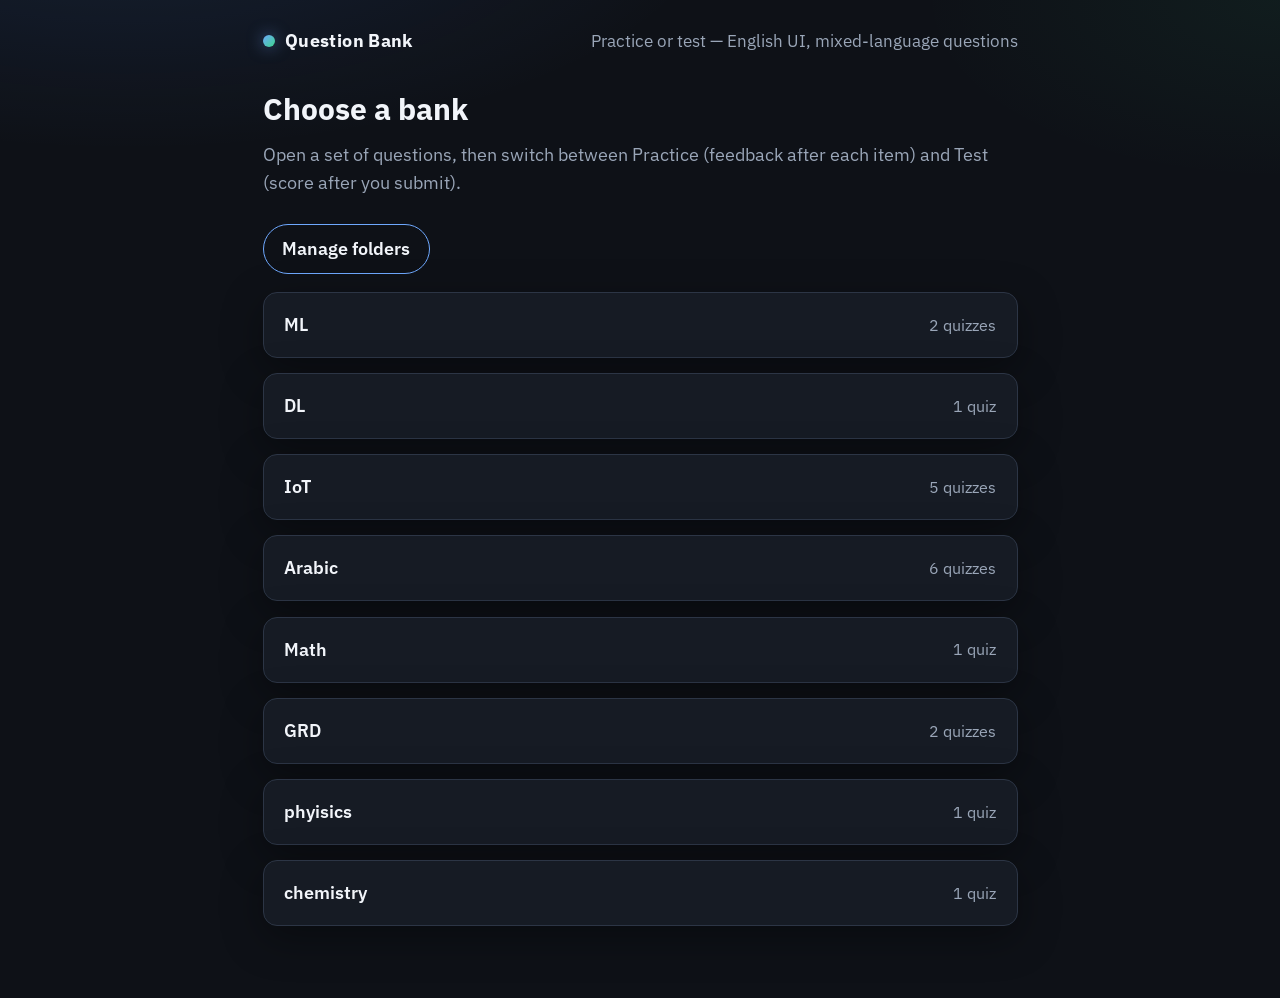
==== index.html @ 74c90286 "feat: add IT Project Management MCQ question bank and implement progress tracking for timed quizzes" ====
<!DOCTYPE html>
<html lang="en">
  <head>
    <meta charset="UTF-8" />
    <meta name="viewport" content="width=device-width, initial-scale=1" />
    <title>Question Bank</title>
    <link rel="preconnect" href="https://fonts.googleapis.com" />
    <link rel="preconnect" href="https://fonts.gstatic.com" crossorigin />
    <link
      href="https://fonts.googleapis.com/css2?family=IBM+Plex+Sans:wght@400;500;600;700&family=Noto+Sans+Arabic:wght@400;500;600;700&display=swap"
      rel="stylesheet"
    />
    <link rel="stylesheet" href="./css/style.css" />
  </head>
  <body>
    <div class="app">
      <header class="topbar">
        <div class="brand">
          <span class="brand-mark" aria-hidden="true"></span>
          <span>Question Bank</span>
        </div>
        <p class="tagline">Practice or test — English UI, mixed-language questions</p>
      </header>

      <main id="view-home" class="view">
        <h1>Choose a bank</h1>
        <p class="lede">Open a set of questions, then switch between Practice (feedback after each item) and Test (score after you submit).</p>
        <div class="home-actions">
          <button type="button" id="btn-manage-folders" class="btn btn-secondary">Manage folders</button>
        </div>
        <section id="folder-manager" class="folder-manager" hidden aria-labelledby="folder-manager-title">
          <div class="folder-manager-header">
            <h2 id="folder-manager-title">Manage folders</h2>
            <button type="button" id="btn-close-folder-manager" class="btn btn-ghost">Close</button>
          </div>
          <p class="manager-note">Folder changes are saved in this browser. Private folders are hidden from visitors using this browser unless you make them public again.</p>
          <div id="folder-manager-list" class="folder-manager-list"></div>
          <button type="button" id="btn-add-folder" class="btn btn-primary">New folder</button>
        </section>
        <div id="bank-list" class="bank-list"></div>
        <p id="home-status" class="status" hidden></p>
      </main>

      <main id="view-quiz" class="view" hidden>
        <div class="quiz-header">
          <div class="quiz-header-row">
            <button type="button" id="btn-back" class="btn btn-ghost">← Banks</button>
            <button type="button" id="btn-export-html" class="btn btn-secondary">Download Interactive HTML</button>
            <h1 id="quiz-title" class="quiz-title"></h1>
          </div>
          <div class="meta-row">
            <p id="progress" class="progress"></p>
            <p id="score-banner" class="score-banner" hidden></p>
            <p id="timer" class="timer" hidden></p>
          </div>
          <div class="controls">
            <fieldset class="segmented">
              <legend class="sr-only">Mode</legend>
              <label>
                <input type="radio" name="mode" value="practice" checked />
                Practice
              </label>
              <label>
                <input type="radio" name="mode" value="test" />
                Test
              </label>
              <label>
                <input type="radio" name="mode" value="timed" />
                Timed
              </label>
            </fieldset>
            <label class="toggle">
              <input type="checkbox" id="shuffle-questions" />
              Shuffle questions
            </label>
            <label class="toggle">
              <input type="checkbox" id="shuffle-choices" />
              Shuffle choices
            </label>
          </div>
        </div>

        <div class="quiz-layout">
          <nav id="jump-nav" class="jump-nav" aria-label="Jump to question">
            <div class="jump-toolbar">
              <p class="jump-label">Jump to question</p>
              <label class="toggle">
                <input type="checkbox" id="bookmarks-only" />
                Bookmarks only
              </label>
              <div class="jump-stepper" aria-label="Move between questions">
                <button type="button" id="jump-prev" class="jump-step-btn" aria-label="Previous question">‹</button>
                <button type="button" id="jump-next" class="jump-step-btn" aria-label="Next question">›</button>
              </div>
            </div>
            <div id="jump-grid" class="jump-grid"></div>
          </nav>

          <div class="quiz-content">
            <div id="question-list" class="question-list"></div>
            <p id="empty-filter" class="empty-filter" hidden>No bookmarked questions yet. Star a question to save it here.</p>

            <div class="quiz-actions">
              <button type="button" id="btn-next-timed" class="btn btn-primary" hidden>Next question</button>
              <button type="button" id="btn-submit" class="btn btn-primary" hidden>Submit</button>
            </div>
          </div>
        </div>
      </main>
    </div>
    <script src="./js/app.js?v=2" type="module"></script>
  </body>
</html>
---- css/style.css ----
:root {
  --bg: #0e1117;
  --bg-elev: #161b24;
  --surface: #1c2330;
  --border: #2c3545;
  --text: #f2f5fa;
  --muted: #9aa6b8;
  --accent: #6ea8fe;
  --accent-strong: #4d8dff;
  --ok: #3dd68c;
  --ok-bg: rgba(61, 214, 140, 0.12);
  --err: #ff7b7b;
  --err-bg: rgba(255, 123, 123, 0.12);
  --warn: #f0c14a;
  --radius: 14px;
  --font: "IBM Plex Sans", "Segoe UI", system-ui, sans-serif;
  --font-ar: "Noto Sans Arabic", "IBM Plex Sans", "Segoe UI", sans-serif;
  --shadow: 0 12px 40px rgba(0, 0, 0, 0.35);
}

*,
*::before,
*::after {
  box-sizing: border-box;
}

html,
body {
  margin: 0;
  min-height: 100%;
  background: var(--bg);
  color: var(--text);
  font-family: var(--font);
  font-size: 18px;
  line-height: 1.55;
  scroll-behavior: smooth;
}

body {
  background-image:
    radial-gradient(1200px 500px at 10% -10%, rgba(77, 141, 255, 0.12), transparent 50%),
    radial-gradient(800px 400px at 100% 0%, rgba(61, 214, 140, 0.06), transparent 45%);
}

.sr-only {
  position: absolute;
  width: 1px;
  height: 1px;
  padding: 0;
  margin: -1px;
  overflow: hidden;
  clip: rect(0, 0, 0, 0);
  white-space: nowrap;
  border: 0;
}

.app {
  max-width: 800px;
  margin: 0 auto;
  padding: 1.5rem 1.25rem 4rem;
}

.topbar {
  display: flex;
  flex-wrap: wrap;
  align-items: baseline;
  justify-content: space-between;
  gap: 0.5rem 1rem;
  margin-bottom: 1.75rem;
}

.brand {
  display: flex;
  align-items: center;
  gap: 0.55rem;
  font-weight: 700;
  letter-spacing: 0.02em;
}

.brand-mark {
  width: 0.7rem;
  height: 0.7rem;
  border-radius: 50%;
  background: linear-gradient(135deg, var(--accent), var(--ok));
  box-shadow: 0 0 16px rgba(110, 168, 254, 0.55);
}

.tagline {
  margin: 0;
  color: var(--muted);
  font-size: 0.92rem;
}

h1 {
  font-size: 1.65rem;
  margin: 0 0 0.5rem;
  font-weight: 700;
}

.lede {
  color: var(--muted);
  margin: 0 0 1.5rem;
}

.home-actions {
  margin-bottom: 1rem;
}

.folder-manager {
  margin-bottom: 1rem;
  padding: 1rem;
  border: 1px solid var(--border);
  border-radius: var(--radius);
  background: var(--bg-elev);
}

.folder-manager-header,
.folder-manager-row,
.folder-manager-actions {
  display: flex;
  align-items: center;
  gap: 0.65rem;
}

.folder-manager-header,
.folder-manager-row {
  justify-content: space-between;
}

.folder-manager-header {
  margin-bottom: 0.5rem;
}

.folder-manager-header h2 {
  margin: 0;
  font-size: 1.15rem;
}

.manager-note {
  color: var(--muted);
  font-size: 0.88rem;
  margin: 0 0 0.8rem;
}

.folder-manager-list {
  display: grid;
  gap: 0.5rem;
  margin-bottom: 0.8rem;
}

.folder-manager-row {
  padding: 0.55rem 0.65rem;
  border: 1px solid var(--border);
  border-radius: 10px;
  background: var(--surface);
}

.folder-manager-row > span,
.folder-manager-row > strong {
  min-width: 0;
  overflow-wrap: anywhere;
}

.folder-manager-row select {
  max-width: 12rem;
  padding: 0.3rem 0.45rem;
  font-size: 0.9rem;
}

.folder-manager-row .btn {
  padding: 0.3rem 0.55rem;
  font-size: 0.85rem;
}

.bank-list {
  margin: 0;
  padding: 0;
  display: grid;
  gap: 0.85rem;
}

.bank-folder {
  background: var(--bg-elev);
  border: 1px solid var(--border);
  border-radius: var(--radius);
  box-shadow: var(--shadow);
  overflow: hidden;
}

.bank-folder summary {
  display: flex;
  align-items: center;
  justify-content: space-between;
  gap: 1rem;
  padding: 1rem 1.15rem;
  color: var(--text);
  cursor: pointer;
  font-weight: 600;
  list-style-position: inside;
}

.bank-folder summary::marker {
  color: var(--accent);
}

.bank-folder summary:focus-visible {
  outline: 2px solid var(--accent);
  outline-offset: -2px;
}

.folder-name {
  flex: 1;
}

.folder-count {
  color: var(--muted);
  font-size: 0.88rem;
  font-weight: 400;
}

.folder-quizzes {
  display: grid;
  gap: 0.65rem;
  padding: 0 0.75rem 0.75rem;
}

.quiz-link {
  width: 100%;
  text-align: start;
  background: var(--surface);
  border: 1px solid var(--border);
  color: var(--text);
  border-radius: var(--radius);
  padding: 1.05rem 1.15rem;
  font: inherit;
  cursor: pointer;
}

.quiz-link:hover,
.quiz-link:focus-visible {
  border-color: var(--accent);
  outline: none;
}

.quiz-link .count {
  display: block;
  margin-top: 0.25rem;
  color: var(--muted);
  font-size: 0.92rem;
}

.status {
  margin-top: 1rem;
  color: var(--err);
}

.quiz-header {
  margin-bottom: 1.15rem;
}

.quiz-header-row {
  display: flex;
  align-items: center;
  gap: 0.75rem;
}

.quiz-title {
  font-size: 1.25rem;
  margin: 0;
}

.meta-row {
  display: flex;
  flex-wrap: wrap;
  align-items: center;
  gap: 0.5rem 1rem;
  margin: 0.65rem 0 0.9rem;
}

.progress,
.score-banner {
  margin: 0;
  color: var(--muted);
  font-size: 0.95rem;
}

.score-banner {
  color: var(--ok);
  font-weight: 600;
}

.timer {
  margin: 0;
  color: var(--accent);
  font-size: 1rem;
  font-weight: 700;
}

.timer-warning {
  color: var(--err);
}

.controls {
  display: flex;
  flex-wrap: wrap;
  gap: 0.75rem 1.1rem;
  align-items: center;
}

.segmented {
  display: flex;
  gap: 0;
  margin: 0;
  padding: 0;
  border: 1px solid var(--border);
  border-radius: 999px;
  overflow: hidden;
  background: var(--bg-elev);
}

.segmented label {
  padding: 0.35rem 0.85rem;
  font-size: 0.92rem;
  cursor: pointer;
}

.segmented input {
  margin-inline-end: 0.35rem;
}

.toggle {
  display: flex;
  align-items: center;
  gap: 0.4rem;
  color: var(--muted);
  font-size: 0.92rem;
  cursor: pointer;
}

.quiz-layout {
  display: grid;
  grid-template-columns: minmax(120px, 150px) minmax(0, 1fr);
  gap: 0.8rem;
  align-items: start;
  margin-left: 0;
  justify-items: start;
}

.quiz-content {
  min-width: 0;
  width: 100%;
}

.jump-nav {
  position: sticky;
  top: 1rem;
  z-index: 5;
  margin: 0;
  padding: 0.7rem 0.6rem;
  border: 1px solid var(--border);
  border-radius: var(--radius);
  background: var(--bg-elev);
  box-shadow: var(--shadow);
  width: 100%;
  max-width: 150px;
  max-height: calc(100vh - 2rem);
  align-self: start;
  display: flex;
  flex-direction: column;
}

.jump-nav[hidden] {
  display: none;
}

.quiz-content {
  min-width: 0;
  width: 100%;
  overflow: visible;
}

.jump-toolbar {
  display: flex;
  flex-direction: column;
  align-items: flex-start;
  gap: 0.55rem;
  margin-bottom: 0.75rem;
}

.jump-stepper {
  display: grid;
  grid-template-columns: repeat(2, minmax(0, 1fr));
  gap: 0.35rem;
  width: 100%;
}

.jump-step-btn {
  min-width: 0;
  height: 2rem;
  border-radius: 8px;
  border: 1px solid var(--border);
  background: var(--surface);
  color: var(--text);
  font: inherit;
  font-size: 1.2rem;
  font-weight: 700;
  line-height: 1;
  cursor: pointer;
}

.jump-step-btn:hover:not(:disabled),
.jump-step-btn:focus-visible {
  border-color: var(--accent);
  outline: none;
}

.jump-step-btn:disabled {
  cursor: not-allowed;
  opacity: 0.45;
}

.jump-label {
  margin: 0;
  font-size: 0.92rem;
  font-weight: 600;
  color: var(--muted);
}

.jump-grid {
  display: grid;
  grid-template-columns: repeat(2, minmax(0, 1fr));
  gap: 0.35rem;
  max-height: calc(100vh - 9.5rem);
  overflow-y: auto;
  overscroll-behavior: contain;
  padding-right: 0.15rem;
}

.jump-btn {
  position: relative;
  min-width: 2.4rem;
  height: 2.4rem;
  padding: 0 0.45rem;
  border-radius: 10px;
  border: 1px solid var(--border);
  background: var(--bg-elev);
  color: var(--text);
  font: inherit;
  font-weight: 600;
  font-size: 0.92rem;
  cursor: pointer;
}

.jump-btn:hover,
.jump-btn:focus-visible {
  border-color: var(--accent);
  outline: none;
}

.jump-btn.is-active {
  border-color: var(--accent-strong);
  box-shadow: 0 0 0 2px rgba(77, 141, 255, 0.35);
}

.jump-btn.is-answered {
  background: #243044;
}

.jump-btn.is-bookmarked::after {
  content: "";
  position: absolute;
  top: 0.22rem;
  right: 0.22rem;
  width: 0.38rem;
  height: 0.38rem;
  border-radius: 50%;
  background: var(--warn);
}

.jump-btn.is-correct {
  border-color: var(--ok);
  background: var(--ok-bg);
}

.jump-btn.is-incorrect {
  border-color: var(--err);
  background: var(--err-bg);
}

.question-list {
  display: grid;
  gap: 1.15rem;
}

.question-card {
  scroll-margin-top: 7.5rem;
}

html {
  scroll-behavior: smooth;
}

.question-card.is-hidden {
  display: none;
}

.question-top {
  display: flex;
  align-items: flex-start;
  justify-content: space-between;
  gap: 0.75rem;
  margin-bottom: 0.75rem;
}

.question-kicker {
  margin: 0;
  color: var(--muted);
  font-size: 0.85rem;
  font-weight: 600;
  letter-spacing: 0.04em;
  text-transform: uppercase;
}

.bookmark-btn {
  flex-shrink: 0;
  display: inline-flex;
  align-items: center;
  gap: 0.35rem;
  padding: 0.35rem 0.7rem;
  border-radius: 999px;
  border: 1px solid var(--border);
  background: transparent;
  color: var(--muted);
  font: inherit;
  font-size: 0.85rem;
  font-weight: 600;
  cursor: pointer;
}

.bookmark-btn[aria-pressed="true"] {
  border-color: var(--warn);
  color: var(--warn);
  background: rgba(240, 193, 74, 0.1);
}

.empty-filter {
  color: var(--muted);
  margin: 0 0 1rem;
}

.reading-text {
  margin: 0 0 1rem;
  padding: 1rem;
  border: 1px solid var(--border);
  border-radius: 10px;
  background: var(--bg-elev);
  white-space: pre-wrap;
}

.card {
  background: var(--surface);
  border: 1px solid var(--border);
  border-radius: var(--radius);
  padding: 1.2rem 1.25rem 1.3rem;
  box-shadow: var(--shadow);
}

.prompt {
  margin: 0 0 1rem;
  font-size: 1.15rem;
  font-weight: 600;
  white-space: pre-wrap;
}

.dir-rtl,
.dir-rtl .prompt,
.choice.dir-rtl,
.model-answer.dir-rtl,
.explanation.dir-rtl {
  font-family: var(--font-ar);
  direction: rtl;
  text-align: right;
}

.choices {
  display: grid;
  gap: 0.55rem;
  margin: 0;
  padding: 0;
  list-style: none;
}

.choice {
  display: flex;
  align-items: flex-start;
  gap: 0.65rem;
  padding: 0.7rem 0.8rem;
  border: 1px solid var(--border);
  border-radius: 10px;
  background: var(--bg-elev);
  cursor: pointer;
  white-space: pre-wrap;
}

.choice:hover {
  border-color: #445068;
}

.choice.correct {
  border-color: var(--ok);
  background: var(--ok-bg);
}

.choice.incorrect {
  border-color: var(--err);
  background: var(--err-bg);
}

.choice input {
  margin-top: 0.35rem;
  flex-shrink: 0;
}

.choice span {
  flex: 1;
}

.match-row {
  display: grid;
  grid-template-columns: 1fr minmax(10rem, 1.2fr);
  gap: 0.65rem;
  align-items: center;
  margin-bottom: 0.65rem;
}

.match-left {
  padding: 0.55rem 0.7rem;
  background: var(--bg-elev);
  border-radius: 10px;
  border: 1px solid var(--border);
}

select,
textarea {
  width: 100%;
  font: inherit;
  color: var(--text);
  background: var(--bg-elev);
  border: 1px solid var(--border);
  border-radius: 10px;
  padding: 0.55rem 0.7rem;
}

textarea {
  min-height: 8rem;
  resize: vertical;
  font-family: ui-monospace, SFMono-Regular, Menlo, Monaco, Consolas, "Liberation Mono", monospace;
  font-size: 0.95rem;
  line-height: 1.5;
  tab-size: 4;
}

select:disabled,
textarea:disabled,
.choice input:disabled {
  opacity: 0.85;
}

select.correct,
.match-row.correct .match-left {
  border-color: var(--ok);
  background: var(--ok-bg);
}

select.incorrect,
.match-row.incorrect .match-left {
  border-color: var(--err);
  background: var(--err-bg);
}

.writing-hint {
  margin: 0 0 0.5rem;
  color: var(--muted);
  font-size: 0.92rem;
}

.code-answer {
  min-height: 10rem;
}

.model-answer,
.explanation {
  margin: 0.9rem 0 0;
  padding: 0.75rem 0.85rem;
  border-radius: 10px;
  white-space: pre-wrap;
  background: var(--bg-elev);
  border: 1px solid var(--border);
}

.model-answer:not(.dir-rtl) {
  font-family: ui-monospace, SFMono-Regular, Menlo, Monaco, Consolas, "Liberation Mono", monospace;
  font-size: 0.95rem;
  line-height: 1.5;
}

.model-answer strong,
.explanation strong {
  display: block;
  margin-bottom: 0.3rem;
  color: var(--muted);
  font-family: var(--font);
  font-size: 0.85rem;
  letter-spacing: 0.04em;
  text-transform: uppercase;
}

.feedback {
  margin: 0.9rem 0 0;
  font-weight: 600;
}

.feedback.ok {
  color: var(--ok);
}

.feedback.err {
  color: var(--err);
}

.feedback.warn {
  color: var(--warn);
}

.quiz-actions {
  display: flex;
  justify-content: flex-end;
  gap: 0.75rem;
  margin-top: 1.15rem;
  position: sticky;
  bottom: 0;
  padding: 0.75rem 0 0.2rem;
  background: linear-gradient(to top, var(--bg) 70%, transparent);
}

.card-actions {
  display: flex;
  align-items: center;
  gap: 0.75rem;
  margin-top: 0.95rem;
}

.btn {
  font: inherit;
  font-weight: 600;
  border-radius: 999px;
  padding: 0.55rem 1.05rem;
  border: 1px solid transparent;
  cursor: pointer;
}

.btn-small {
  padding: 0.45rem 0.8rem;
  font-size: 0.9rem;
}

.btn:disabled {
  opacity: 0.4;
  cursor: not-allowed;
}

.btn-primary {
  background: var(--accent-strong);
  color: #081018;
}

.btn-secondary {
  background: transparent;
  color: var(--text);
  border-color: var(--accent);
}

.btn-ghost {
  background: transparent;
  color: var(--muted);
  border-color: var(--border);
}

.btn:hover:not(:disabled),
.btn:focus-visible {
  filter: brightness(1.08);
  outline: none;
}

@media (max-width: 560px) {
  .match-row {
    grid-template-columns: 1fr;
  }

  .quiz-actions {
    flex-wrap: wrap;
  }
}
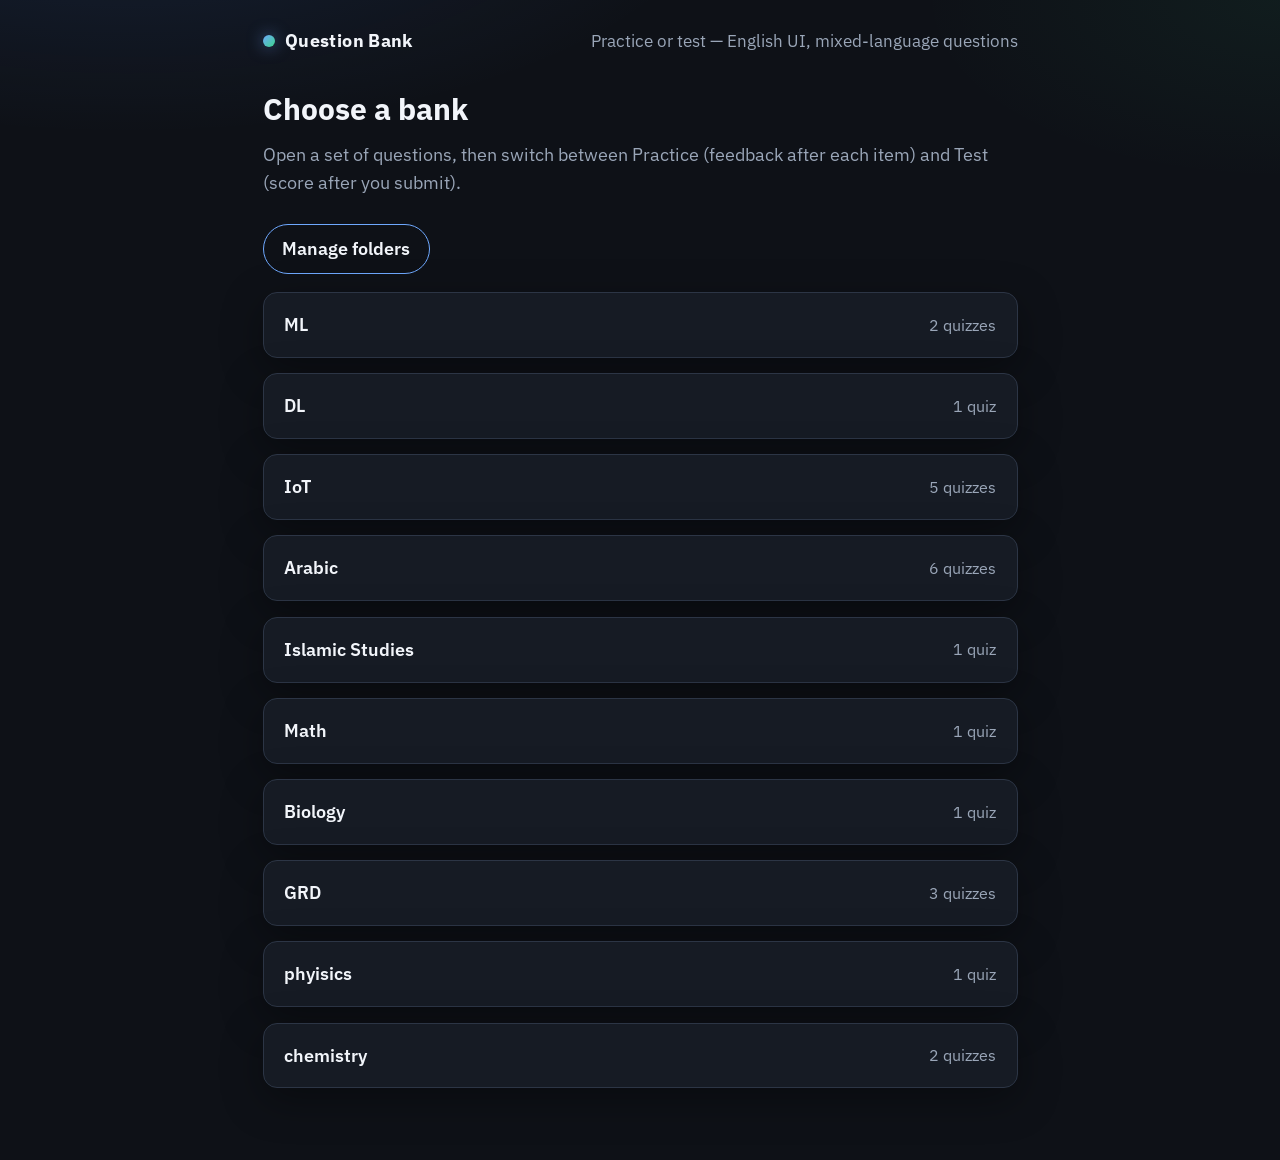
==== commit 7f3676bf: "add grade 12 biology question bank and app core functionality" ====
--- a/index.html
+++ b/index.html
@@ -108,6 +108,6 @@
         </div>
       </main>
     </div>
-    <script src="./js/app.js?v=2" type="module"></script>
+    <script src="./js/app.js?v=3" type="module"></script>
   </body>
 </html>
--- a/css/style.css
+++ b/css/style.css
@@ -492,8 +492,48 @@
   gap: 1.15rem;
 }
 
+.question-section {
+  margin: 0.6rem 0 0;
+  color: var(--accent);
+  font-size: 1.35rem;
+}
+
 .question-card {
   scroll-margin-top: 7.5rem;
+}
+
+.question-images,
+.answer-images,
+.choice-images {
+  display: flex;
+  flex-wrap: wrap;
+  gap: 0.65rem;
+  margin: 0.7rem 0;
+}
+
+.question-images img,
+.answer-images img {
+  display: block;
+  max-width: 100%;
+  max-height: 24rem;
+  height: auto;
+  border-radius: 10px;
+  border: 1px solid var(--border);
+  object-fit: contain;
+}
+
+.choice-images {
+  align-items: center;
+  display: inline-flex;
+  margin: 0;
+  vertical-align: middle;
+}
+
+.choice-images img {
+  max-width: 12rem;
+  max-height: 7rem;
+  height: auto;
+  border-radius: 6px;
 }
 
 html {
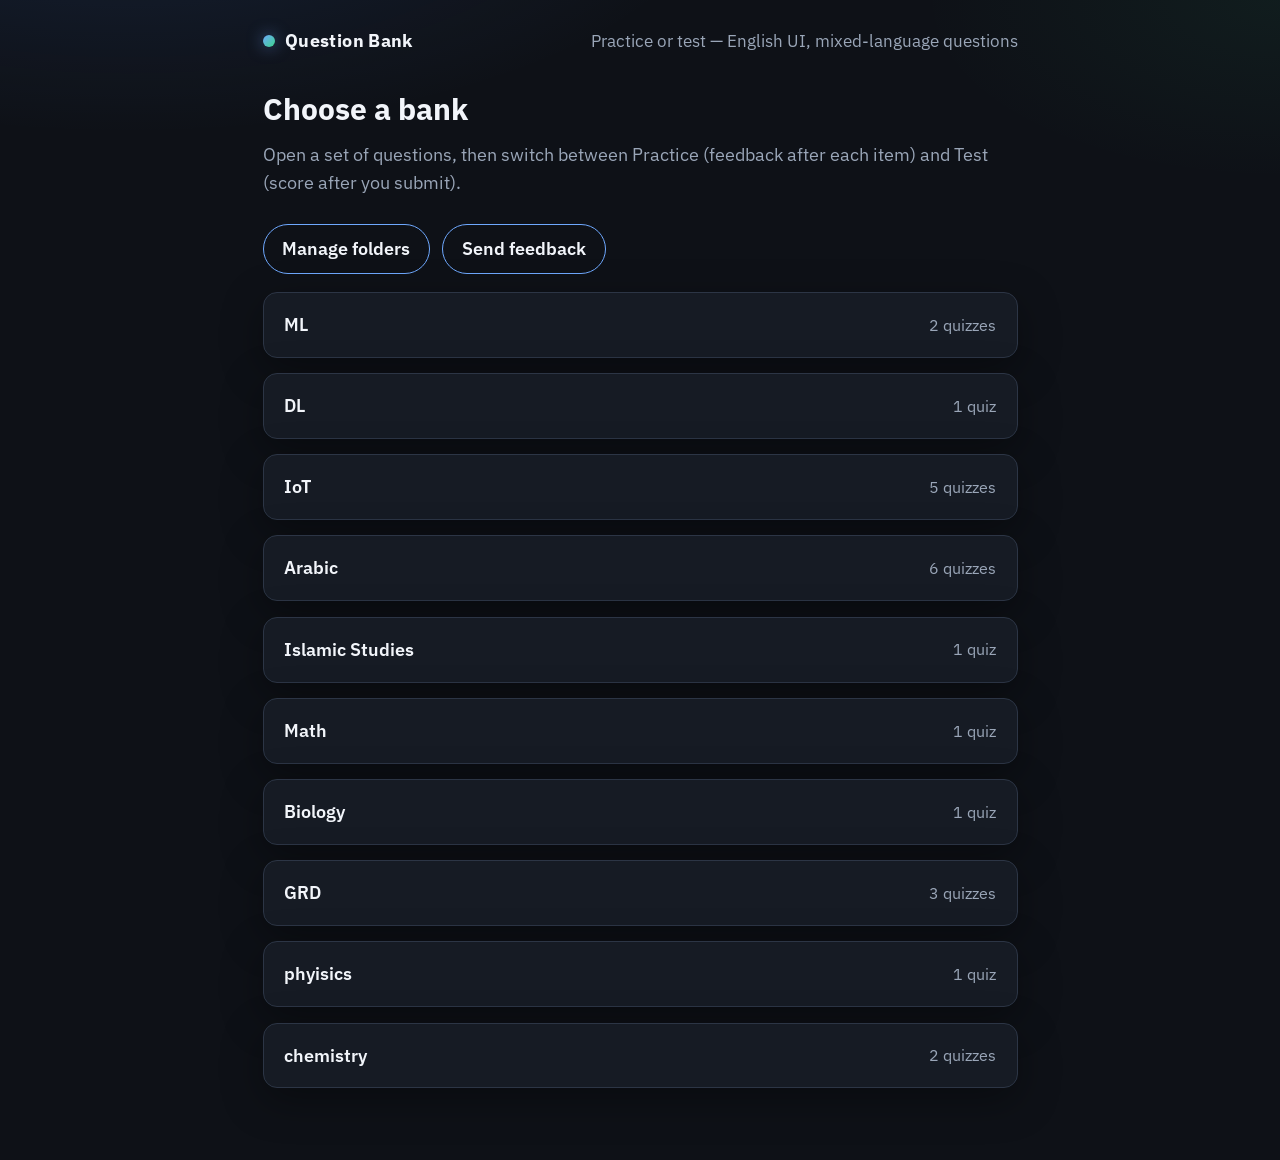
==== commit 4713440d: "feat: implement feedback system with submission, review, and export functionality" ====
--- a/index.html
+++ b/index.html
@@ -27,7 +27,73 @@
         <p class="lede">Open a set of questions, then switch between Practice (feedback after each item) and Test (score after you submit).</p>
         <div class="home-actions">
           <button type="button" id="btn-manage-folders" class="btn btn-secondary">Manage folders</button>
+          <button type="button" id="btn-feedback" class="btn btn-secondary">Send feedback</button>
         </div>
+        <section id="feedback-panel" class="feedback-panel" hidden aria-labelledby="feedback-title">
+          <div class="feedback-header">
+            <div>
+              <h2 id="feedback-title">Feedback</h2>
+              <p class="manager-note">Tell us what worked well or what we can improve. Feedback is saved in this browser.</p>
+            </div>
+            <button type="button" id="btn-close-feedback" class="btn btn-ghost">Close</button>
+          </div>
+          <form id="feedback-form" class="feedback-form">
+            <label>
+              Feedback
+              <textarea id="feedback-message" maxlength="2000" required placeholder="Share a comment or suggestion"></textarea>
+            </label>
+            <div class="feedback-fields">
+              <label>
+                Category
+                <select id="feedback-category" required>
+                  <option value="bug">Bug or error</option>
+                  <option value="content">Question/content issue</option>
+                  <option value="feature">Feature request</option>
+                  <option value="usability">Usability</option>
+                  <option value="other">Other</option>
+                </select>
+              </label>
+              <label>
+                Priority
+                <select id="feedback-priority" required>
+                  <option value="low">Low</option>
+                  <option value="medium" selected>Medium</option>
+                  <option value="high">High</option>
+                  <option value="urgent">Urgent</option>
+                </select>
+              </label>
+            </div>
+            <fieldset class="rating-field">
+              <legend>Rate your experience</legend>
+              <div class="rating-options">
+                <label><input type="radio" name="feedback-rating" value="1" /> 1</label>
+                <label><input type="radio" name="feedback-rating" value="2" /> 2</label>
+                <label><input type="radio" name="feedback-rating" value="3" checked /> 3</label>
+                <label><input type="radio" name="feedback-rating" value="4" /> 4</label>
+                <label><input type="radio" name="feedback-rating" value="5" /> 5</label>
+              </div>
+            </fieldset>
+            <div class="feedback-actions">
+              <button type="submit" class="btn btn-primary">Submit feedback</button>
+              <p id="feedback-status" class="feedback-status" role="status" hidden></p>
+            </div>
+          </form>
+          <details class="feedback-review">
+            <summary>Review saved feedback</summary>
+            <div class="feedback-review-toolbar">
+              <select id="feedback-filter" aria-label="Filter feedback by category">
+                <option value="all">All categories</option>
+                <option value="bug">Bug or error</option>
+                <option value="content">Question/content issue</option>
+                <option value="feature">Feature request</option>
+                <option value="usability">Usability</option>
+                <option value="other">Other</option>
+              </select>
+              <button type="button" id="btn-export-feedback" class="btn btn-ghost btn-small">Download JSON</button>
+            </div>
+            <div id="feedback-list" class="feedback-list"></div>
+          </details>
+        </section>
         <section id="folder-manager" class="folder-manager" hidden aria-labelledby="folder-manager-title">
           <div class="folder-manager-header">
             <h2 id="folder-manager-title">Manage folders</h2>
@@ -108,6 +174,6 @@
         </div>
       </main>
     </div>
-    <script src="./js/app.js?v=3" type="module"></script>
+    <script src="./js/app.js?v=4" type="module"></script>
   </body>
 </html>
--- a/css/style.css
+++ b/css/style.css
@@ -103,7 +103,175 @@
 }
 
 .home-actions {
+  display: flex;
+  flex-wrap: wrap;
+  gap: 0.65rem;
   margin-bottom: 1rem;
+}
+
+.feedback-panel {
+  margin-bottom: 1rem;
+  padding: 1rem;
+  border: 1px solid var(--border);
+  border-radius: var(--radius);
+  background: var(--bg-elev);
+}
+
+.feedback-header,
+.feedback-actions,
+.feedback-review-toolbar {
+  display: flex;
+  align-items: center;
+  justify-content: space-between;
+  gap: 0.65rem;
+}
+
+.feedback-header {
+  align-items: flex-start;
+  margin-bottom: 0.75rem;
+}
+
+.feedback-header h2 {
+  margin: 0;
+  font-size: 1.15rem;
+}
+
+.feedback-form {
+  display: grid;
+  gap: 0.8rem;
+}
+
+.feedback-form label,
+.rating-field {
+  display: grid;
+  gap: 0.35rem;
+  color: var(--muted);
+  font-size: 0.9rem;
+}
+
+.feedback-form textarea {
+  min-height: 7rem;
+  font-family: var(--font);
+  font-size: 1rem;
+}
+
+.feedback-fields {
+  display: grid;
+  grid-template-columns: repeat(2, minmax(0, 1fr));
+  gap: 0.75rem;
+}
+
+.rating-field {
+  margin: 0;
+  padding: 0;
+  border: 0;
+}
+
+.rating-field legend {
+  padding: 0;
+}
+
+.rating-options {
+  display: flex;
+  gap: 0.9rem;
+  color: var(--text);
+}
+
+.rating-options label {
+  display: flex;
+  align-items: center;
+  gap: 0.25rem;
+  color: var(--text);
+  cursor: pointer;
+}
+
+.feedback-status {
+  margin: 0;
+  color: var(--ok);
+  font-size: 0.9rem;
+}
+
+.feedback-status.error {
+  color: var(--err);
+}
+
+.feedback-review {
+  margin-top: 1rem;
+  padding-top: 1rem;
+  border-top: 1px solid var(--border);
+}
+
+.feedback-review summary {
+  cursor: pointer;
+  color: var(--muted);
+  font-weight: 600;
+}
+
+.feedback-review-toolbar {
+  margin: 0.75rem 0;
+}
+
+.feedback-review-toolbar select {
+  max-width: 16rem;
+}
+
+.feedback-list {
+  display: grid;
+  gap: 0.65rem;
+}
+
+.feedback-item {
+  padding: 0.75rem;
+  border: 1px solid var(--border);
+  border-radius: 10px;
+  background: var(--surface);
+}
+
+.feedback-item-header {
+  display: flex;
+  flex-wrap: wrap;
+  align-items: center;
+  justify-content: space-between;
+  gap: 0.35rem 0.75rem;
+}
+
+.feedback-item-meta {
+  color: var(--muted);
+  font-size: 0.85rem;
+}
+
+.feedback-item-message {
+  margin: 0.45rem 0 0;
+  white-space: pre-wrap;
+  overflow-wrap: anywhere;
+}
+
+.feedback-badge {
+  display: inline-block;
+  margin-inline-end: 0.35rem;
+  padding: 0.1rem 0.45rem;
+  border-radius: 999px;
+  background: rgba(110, 168, 254, 0.14);
+  color: var(--accent);
+  font-size: 0.78rem;
+  font-weight: 600;
+}
+
+.feedback-badge.priority-urgent,
+.feedback-badge.priority-high {
+  background: var(--err-bg);
+  color: var(--err);
+}
+
+.feedback-badge.priority-medium {
+  background: rgba(240, 193, 74, 0.12);
+  color: var(--warn);
+}
+
+.feedback-empty {
+  margin: 0;
+  color: var(--muted);
+  font-size: 0.9rem;
 }
 
 .folder-manager {
@@ -833,6 +1001,17 @@
 }
 
 @media (max-width: 560px) {
+  .feedback-fields {
+    grid-template-columns: 1fr;
+  }
+
+  .feedback-header,
+  .feedback-actions,
+  .feedback-review-toolbar {
+    align-items: flex-start;
+    flex-direction: column;
+  }
+
   .match-row {
     grid-template-columns: 1fr;
   }
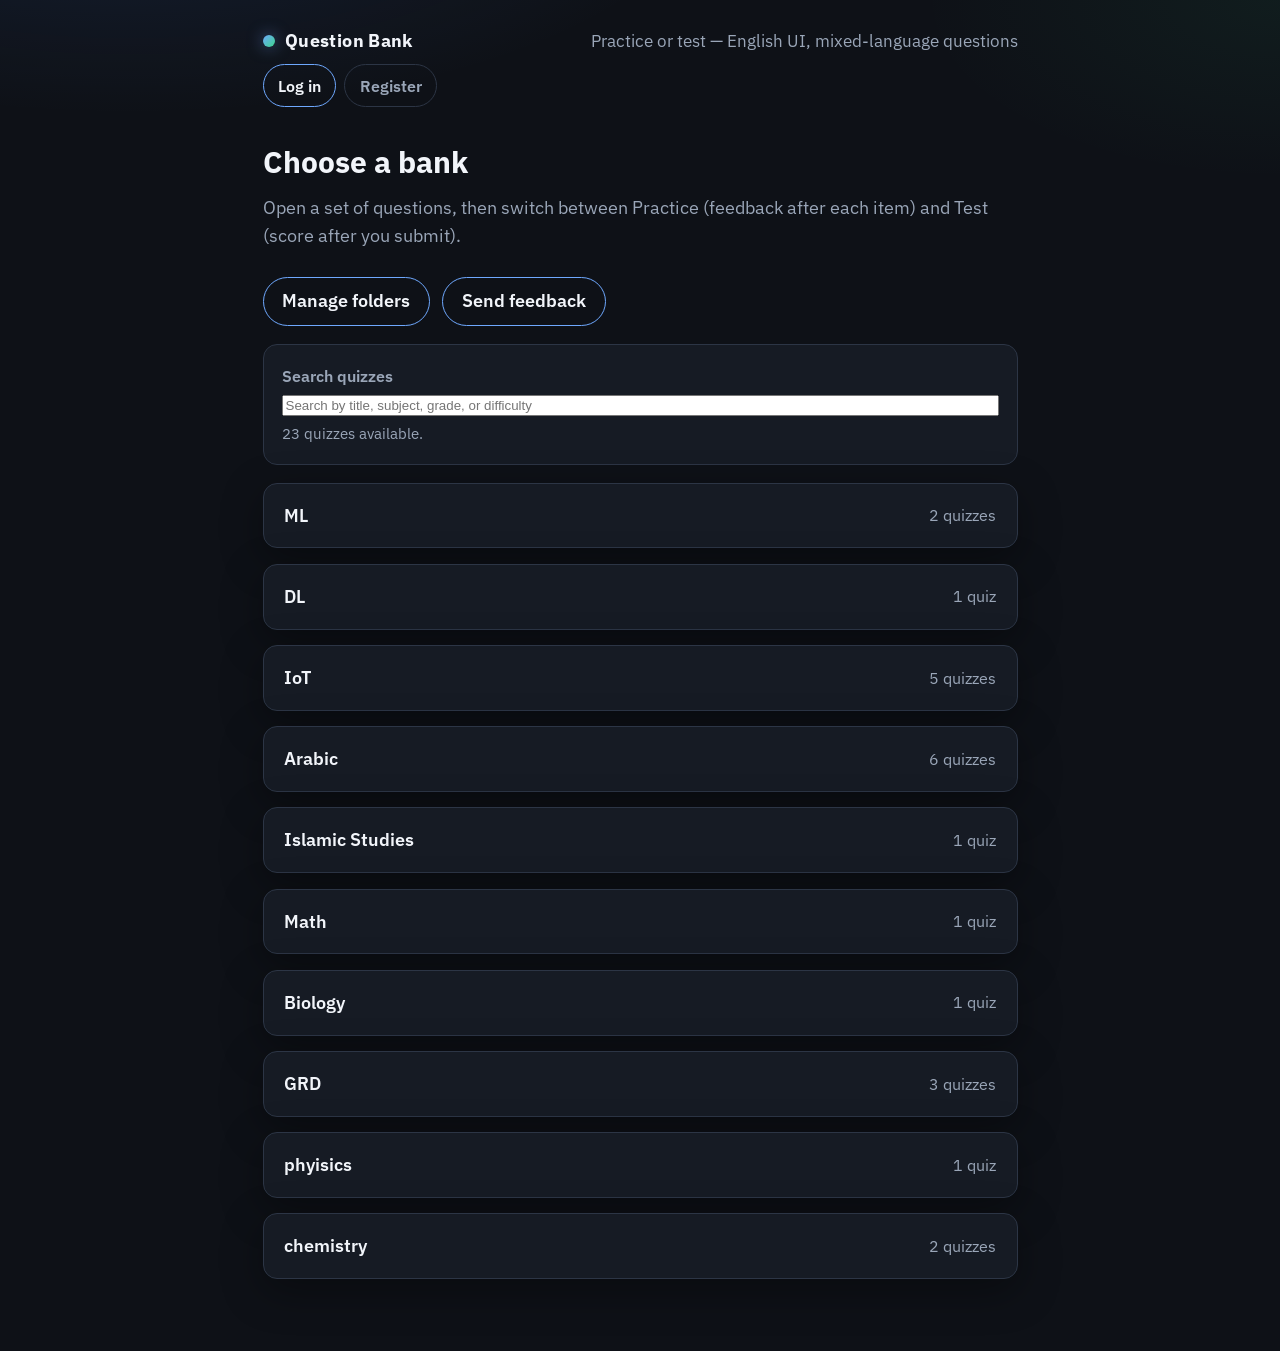
==== commit 6aec0e27: "feat: enhance UI with account management, quiz creation, and admin dashboard features" ====
--- a/index.html
+++ b/index.html
@@ -20,15 +20,23 @@
           <span>Question Bank</span>
         </div>
         <p class="tagline">Practice or test — English UI, mixed-language questions</p>
+        <div id="account-bar" class="account-bar"></div>
       </header>
 
       <main id="view-home" class="view">
         <h1>Choose a bank</h1>
         <p class="lede">Open a set of questions, then switch between Practice (feedback after each item) and Test (score after you submit).</p>
         <div class="home-actions">
+          <button type="button" id="btn-create-quiz" class="btn btn-primary">Create a quiz</button>
+          <button type="button" id="btn-admin" class="btn btn-secondary" hidden>Admin dashboard</button>
           <button type="button" id="btn-manage-folders" class="btn btn-secondary">Manage folders</button>
           <button type="button" id="btn-feedback" class="btn btn-secondary">Send feedback</button>
         </div>
+        <section class="search-panel" aria-labelledby="quiz-search-title">
+          <label id="quiz-search-title" for="quiz-search">Search quizzes</label>
+          <input id="quiz-search" type="search" placeholder="Search by title, subject, grade, or difficulty" autocomplete="off" />
+          <p id="quiz-search-status" class="search-status" role="status"></p>
+        </section>
         <section id="feedback-panel" class="feedback-panel" hidden aria-labelledby="feedback-title">
           <div class="feedback-header">
             <div>
@@ -94,6 +102,32 @@
             <div id="feedback-list" class="feedback-list"></div>
           </details>
         </section>
+        <section id="quiz-creator" class="manager-panel" hidden aria-labelledby="quiz-creator-title">
+          <div class="manager-header">
+            <div>
+              <h2 id="quiz-creator-title">Create a quiz</h2>
+              <p class="manager-note">Your quiz will be submitted for admin approval. Use the JSON editor to create any supported question type.</p>
+            </div>
+            <button type="button" id="btn-close-creator" class="btn btn-ghost">Close</button>
+          </div>
+          <form id="quiz-form" class="quiz-form">
+            <div class="form-grid">
+              <label>Title<input id="quiz-form-title" required maxlength="120" /></label>
+              <label>Subject<input id="quiz-form-subject" required maxlength="60" placeholder="e.g. Biology" /></label>
+              <label>Grade level<input id="quiz-form-grade" maxlength="60" placeholder="e.g. University" /></label>
+              <label>Difficulty<select id="quiz-form-difficulty"><option>Beginner</option><option selected>Intermediate</option><option>Advanced</option></select></label>
+            </div>
+            <label>Description<textarea id="quiz-form-description" maxlength="500" placeholder="What will learners practice?"></textarea></label>
+            <label>Questions JSON<textarea id="quiz-form-questions" class="json-editor" required spellcheck="false" placeholder='[{"id":"q1","type":"mcq","prompt":"...","choices":["A","B"],"answer":0}]'></textarea></label>
+            <p class="form-hint">Supported types: <code>mcq</code>, <code>multi</code>, <code>tf</code>, <code>match</code>, <code>writing</code>, <code>reading</code>, and <code>code</code>.</p>
+            <div class="form-actions"><button type="submit" class="btn btn-primary">Submit for approval</button><p id="quiz-form-status" class="form-status" role="status"></p></div>
+          </form>
+        </section>
+        <section id="admin-dashboard" class="manager-panel" hidden aria-labelledby="admin-title">
+          <div class="manager-header"><div><h2 id="admin-title">Admin dashboard</h2><p class="manager-note">Review submitted quizzes and monitor recent activity.</p></div><button type="button" id="btn-close-admin" class="btn btn-ghost">Close</button></div>
+          <div id="admin-quiz-list" class="admin-list"></div>
+          <h3>Recent activity</h3><div id="activity-list" class="activity-list"></div>
+        </section>
         <section id="folder-manager" class="folder-manager" hidden aria-labelledby="folder-manager-title">
           <div class="folder-manager-header">
             <h2 id="folder-manager-title">Manage folders</h2>
@@ -174,6 +208,17 @@
         </div>
       </main>
     </div>
+    <dialog id="auth-dialog" class="auth-dialog">
+      <form method="dialog" id="auth-form" class="auth-form">
+        <div class="auth-header"><h2 id="auth-title">Log in</h2><button type="submit" value="cancel" class="btn btn-ghost">Close</button></div>
+        <label id="auth-name-label" hidden>Display name<input id="auth-name" maxlength="60" /></label>
+        <label>Email<input id="auth-email" type="email" required autocomplete="username" /></label>
+        <label>Password<input id="auth-password" type="password" required minlength="6" autocomplete="current-password" /></label>
+        <p id="auth-status" class="form-status" role="status"></p>
+        <button id="auth-submit" type="button" class="btn btn-primary">Log in</button>
+        <button id="auth-switch" type="button" class="btn btn-ghost">Create an account</button>
+      </form>
+    </dialog>
     <script src="./js/app.js?v=4" type="module"></script>
   </body>
 </html>
--- a/css/style.css
+++ b/css/style.css
@@ -69,6 +69,15 @@
   margin-bottom: 1.75rem;
 }
 
+.account-bar {
+  display: flex;
+  align-items: center;
+  flex-wrap: wrap;
+  gap: 0.45rem;
+  color: var(--muted);
+  font-size: 0.85rem;
+}
+
 .brand {
   display: flex;
   align-items: center;
@@ -107,6 +116,156 @@
   flex-wrap: wrap;
   gap: 0.65rem;
   margin-bottom: 1rem;
+}
+
+.search-panel,
+.manager-panel {
+  margin-bottom: 1rem;
+  padding: 1rem;
+  border: 1px solid var(--border);
+  border-radius: var(--radius);
+  background: var(--bg-elev);
+}
+
+.search-panel {
+  display: grid;
+  gap: 0.35rem;
+}
+
+.search-panel label {
+  color: var(--muted);
+  font-size: 0.9rem;
+  font-weight: 600;
+}
+
+.search-status,
+.search-panel p {
+  margin: 0;
+  color: var(--muted);
+  font-size: 0.85rem;
+}
+
+.manager-header,
+.form-actions,
+.admin-item {
+  display: flex;
+  align-items: flex-start;
+  justify-content: space-between;
+  gap: 0.75rem;
+}
+
+.manager-header h2,
+.manager-panel h3 {
+  margin: 0;
+  font-size: 1.15rem;
+}
+
+.quiz-form,
+.auth-form {
+  display: grid;
+  gap: 0.8rem;
+}
+
+.form-grid {
+  display: grid;
+  grid-template-columns: repeat(2, minmax(0, 1fr));
+  gap: 0.75rem;
+}
+
+.quiz-form label,
+.auth-form label {
+  display: grid;
+  gap: 0.35rem;
+  color: var(--muted);
+  font-size: 0.9rem;
+}
+
+.quiz-form input,
+.auth-form input {
+  width: 100%;
+  font: inherit;
+  color: var(--text);
+  background: var(--bg-elev);
+  border: 1px solid var(--border);
+  border-radius: 10px;
+  padding: 0.55rem 0.7rem;
+}
+
+.json-editor {
+  min-height: 15rem;
+}
+
+.form-hint,
+.form-status {
+  margin: 0;
+  color: var(--muted);
+  font-size: 0.85rem;
+}
+
+.form-status.error {
+  color: var(--err);
+}
+
+.admin-list,
+.activity-list {
+  display: grid;
+  gap: 0.6rem;
+  margin: 0.8rem 0 1rem;
+}
+
+.admin-item {
+  align-items: center;
+  padding: 0.7rem;
+  border: 1px solid var(--border);
+  border-radius: 10px;
+  background: var(--surface);
+}
+
+.admin-item strong,
+.admin-item span {
+  display: block;
+}
+
+.admin-item span,
+.activity-list p {
+  color: var(--muted);
+  font-size: 0.85rem;
+}
+
+.activity-list p {
+  margin: 0;
+  padding-bottom: 0.4rem;
+  border-bottom: 1px solid var(--border);
+}
+
+.auth-dialog {
+  width: min(28rem, calc(100% - 2rem));
+  padding: 0;
+  color: var(--text);
+  background: var(--surface);
+  border: 1px solid var(--border);
+  border-radius: var(--radius);
+  box-shadow: var(--shadow);
+}
+
+.auth-dialog::backdrop {
+  background: rgba(0, 0, 0, 0.65);
+}
+
+.auth-form {
+  padding: 1.2rem;
+}
+
+.auth-header {
+  display: flex;
+  align-items: center;
+  justify-content: space-between;
+  gap: 0.75rem;
+}
+
+.auth-header h2 {
+  margin: 0;
+  font-size: 1.25rem;
 }
 
 .feedback-panel {
@@ -1001,13 +1160,17 @@
 }
 
 @media (max-width: 560px) {
-  .feedback-fields {
+  .feedback-fields,
+  .form-grid {
     grid-template-columns: 1fr;
   }
 
   .feedback-header,
   .feedback-actions,
-  .feedback-review-toolbar {
+  .feedback-review-toolbar,
+  .manager-header,
+  .form-actions,
+  .admin-item {
     align-items: flex-start;
     flex-direction: column;
   }
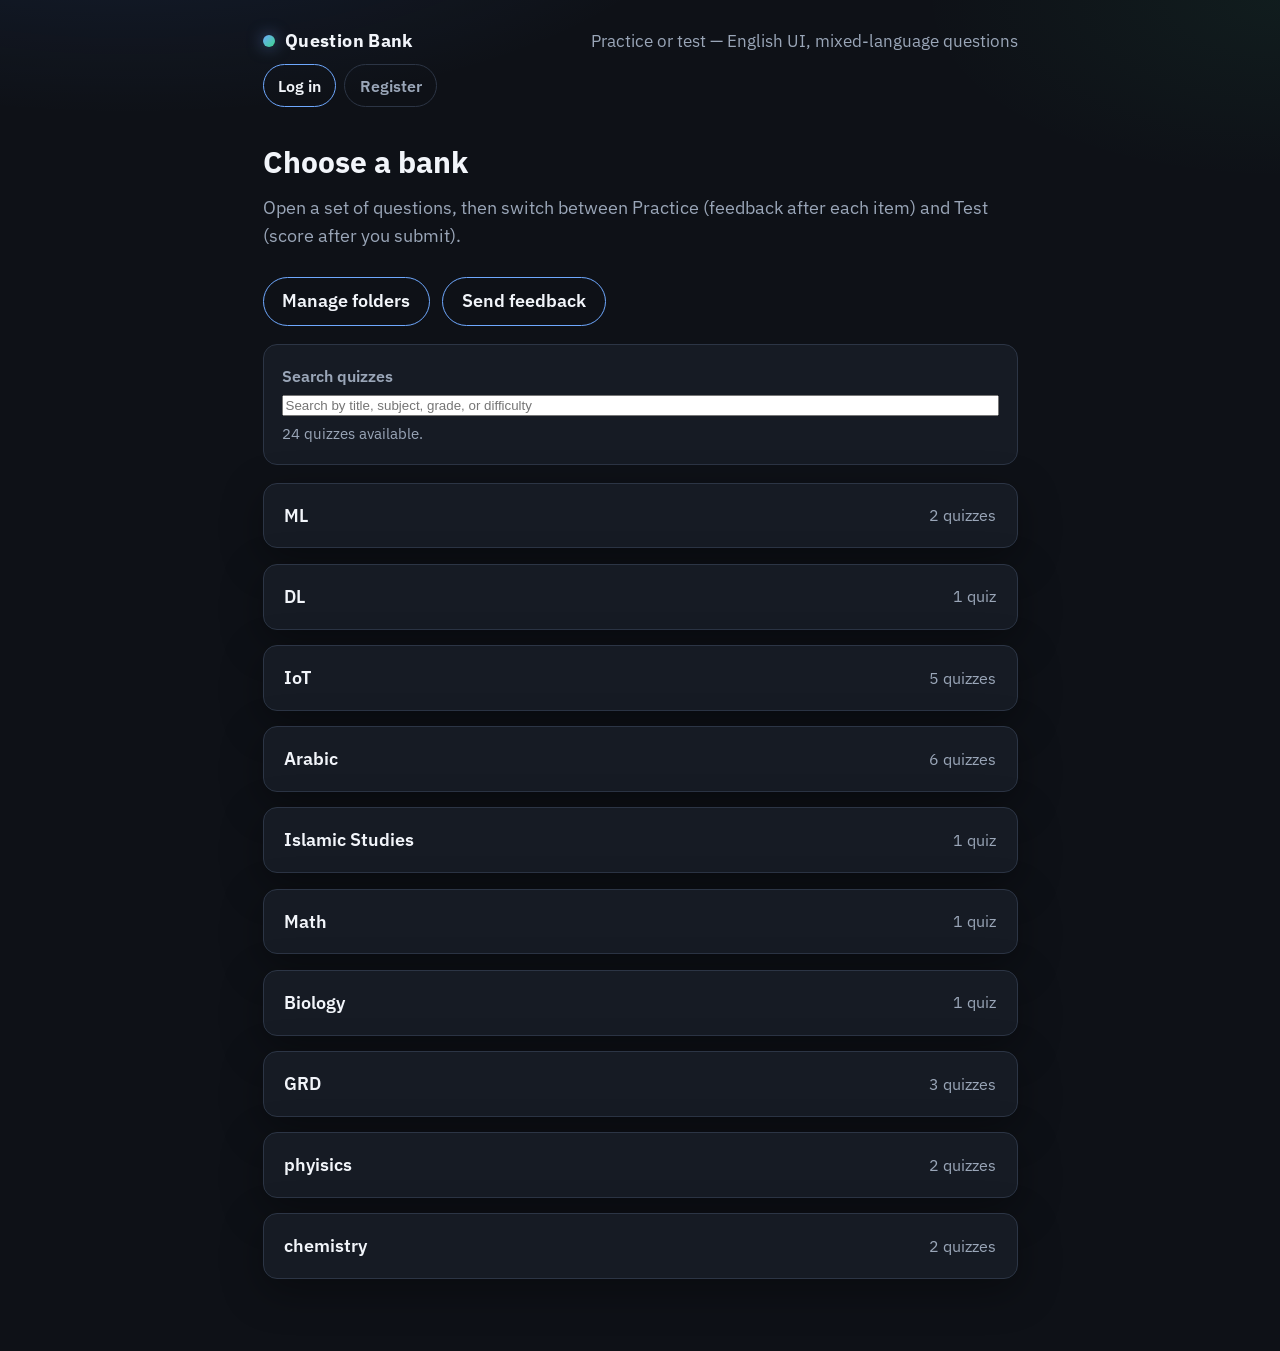
==== commit 2cc8c937: "feat: add atomic physics question bank and user feedback system with CSS and JS support" ====
--- a/index.html
+++ b/index.html
@@ -119,7 +119,7 @@
             </div>
             <label>Description<textarea id="quiz-form-description" maxlength="500" placeholder="What will learners practice?"></textarea></label>
             <label>Questions JSON<textarea id="quiz-form-questions" class="json-editor" required spellcheck="false" placeholder='[{"id":"q1","type":"mcq","prompt":"...","choices":["A","B"],"answer":0}]'></textarea></label>
-            <p class="form-hint">Supported types: <code>mcq</code>, <code>multi</code>, <code>tf</code>, <code>match</code>, <code>writing</code>, <code>reading</code>, and <code>code</code>.</p>
+            <p class="form-hint">Supported types: <code>mcq</code>, <code>multi</code>, <code>tf</code>, <code>match</code>, <code>numeric</code>, <code>writing</code>, <code>reading</code>, and <code>code</code>.</p>
             <div class="form-actions"><button type="submit" class="btn btn-primary">Submit for approval</button><p id="quiz-form-status" class="form-status" role="status"></p></div>
           </form>
         </section>
--- a/css/style.css
+++ b/css/style.css
@@ -1055,6 +1055,34 @@
   min-height: 10rem;
 }
 
+input.numeric-answer {
+  width: 100%;
+  max-width: 340px;
+  padding: 0.65rem 0.85rem;
+  border-radius: 8px;
+  border: 1px solid var(--border);
+  background: var(--bg-card);
+  color: var(--fg);
+  font-size: 1rem;
+  font-family: inherit;
+  transition: border-color 0.15s ease, background 0.15s ease;
+}
+
+input.numeric-answer:focus {
+  outline: none;
+  border-color: var(--accent);
+}
+
+input.numeric-answer.correct {
+  border-color: var(--ok);
+  background: var(--ok-bg);
+}
+
+input.numeric-answer.incorrect {
+  border-color: var(--err);
+  background: var(--err-bg);
+}
+
 .model-answer,
 .explanation {
   margin: 0.9rem 0 0;
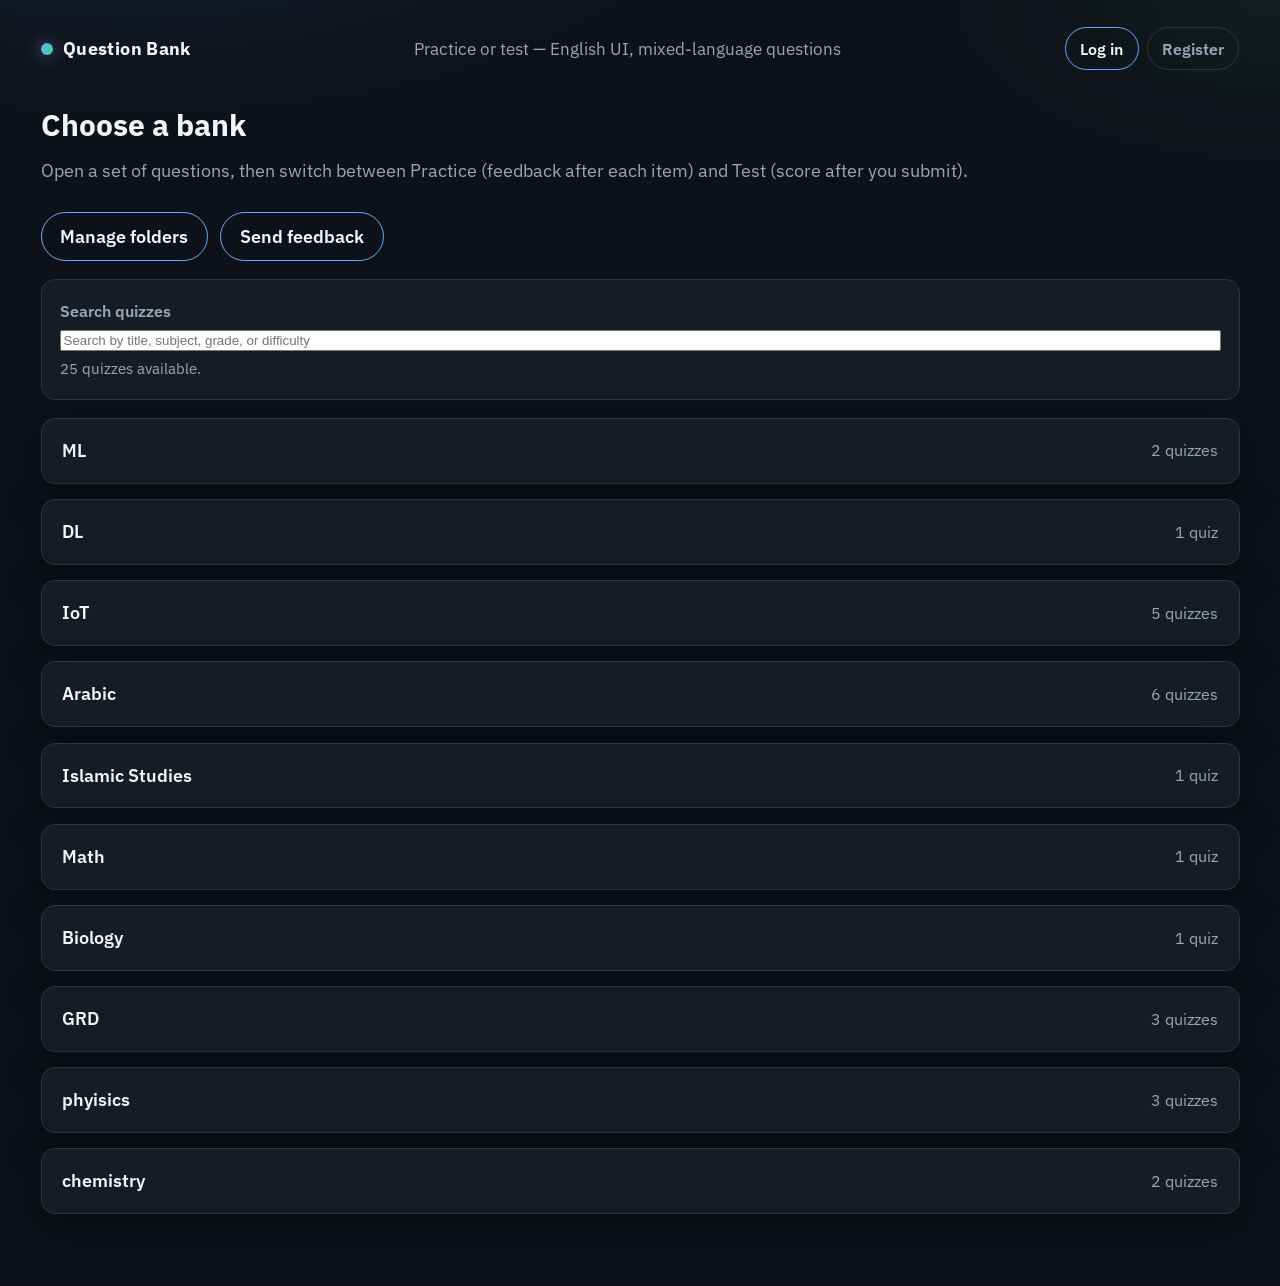
==== commit 129ec5fa: "Refactor code structure for improved readability and maintainability" ====
--- a/index.html
+++ b/index.html
@@ -118,6 +118,11 @@
               <label>Difficulty<select id="quiz-form-difficulty"><option>Beginner</option><option selected>Intermediate</option><option>Advanced</option></select></label>
             </div>
             <label>Description<textarea id="quiz-form-description" maxlength="500" placeholder="What will learners practice?"></textarea></label>
+            <label>Pinned reference text<textarea id="quiz-form-pinned-text" maxlength="12000" placeholder="Formula sheet, notes, or instructions shown beside the quiz"></textarea></label>
+            <div class="form-grid">
+              <label>Pinned image URLs<textarea id="quiz-form-pinned-images" class="compact-editor" placeholder="One image URL per line"></textarea></label>
+              <label>Pinned video URLs<textarea id="quiz-form-pinned-videos" class="compact-editor" placeholder="One video URL per line"></textarea></label>
+            </div>
             <label>Questions JSON<textarea id="quiz-form-questions" class="json-editor" required spellcheck="false" placeholder='[{"id":"q1","type":"mcq","prompt":"...","choices":["A","B"],"answer":0}]'></textarea></label>
             <p class="form-hint">Supported types: <code>mcq</code>, <code>multi</code>, <code>tf</code>, <code>match</code>, <code>numeric</code>, <code>writing</code>, <code>reading</code>, and <code>code</code>.</p>
             <div class="form-actions"><button type="submit" class="btn btn-primary">Submit for approval</button><p id="quiz-form-status" class="form-status" role="status"></p></div>
@@ -195,6 +200,14 @@
             </div>
             <div id="jump-grid" class="jump-grid"></div>
           </nav>
+
+          <aside id="pinned-reference" class="pinned-reference" aria-labelledby="pinned-reference-title" hidden>
+            <div class="pinned-reference-header">
+              <h2 id="pinned-reference-title">Pinned reference</h2>
+              <span class="pinned-reference-badge">Reference</span>
+            </div>
+            <div id="pinned-reference-content" class="pinned-reference-content"></div>
+          </aside>
 
           <div class="quiz-content">
             <div id="question-list" class="question-list"></div>
--- a/css/style.css
+++ b/css/style.css
@@ -55,7 +55,8 @@
 }
 
 .app {
-  max-width: 800px;
+  width: min(100% - 2rem, 1600px);
+  max-width: none;
   margin: 0 auto;
   padding: 1.5rem 1.25rem 4rem;
 }
@@ -193,6 +194,10 @@
 
 .json-editor {
   min-height: 15rem;
+}
+
+.compact-editor {
+  min-height: 5rem;
 }
 
 .form-hint,
@@ -666,7 +671,8 @@
 
 .quiz-layout {
   display: grid;
-  grid-template-columns: minmax(120px, 150px) minmax(0, 1fr);
+  grid-template-columns: minmax(120px, 150px) minmax(0, 1fr) minmax(260px, 360px);
+  grid-template-areas: "jump content reference";
   gap: 0.8rem;
   align-items: start;
   margin-left: 0;
@@ -674,11 +680,75 @@
 }
 
 .quiz-content {
+  grid-area: content;
   min-width: 0;
   width: 100%;
 }
 
+.pinned-reference {
+  grid-area: reference;
+  position: sticky;
+  top: 1rem;
+  max-height: calc(100vh - 2rem);
+  overflow: auto;
+  padding: 0.85rem;
+  border: 1px solid var(--border);
+  border-radius: var(--radius);
+  background: var(--bg-elev);
+  box-shadow: var(--shadow);
+}
+
+.pinned-reference-header {
+  display: flex;
+  align-items: center;
+  justify-content: space-between;
+  gap: 0.5rem;
+  margin-bottom: 0.65rem;
+}
+
+.pinned-reference-header h2 {
+  margin: 0;
+  color: var(--accent);
+  font-size: 1.05rem;
+}
+
+.pinned-reference-badge {
+  color: var(--muted);
+  font-size: 0.72rem;
+  text-transform: uppercase;
+  letter-spacing: 0.04em;
+}
+
+.pinned-reference-content {
+  display: grid;
+  gap: 0.65rem;
+}
+
+.pinned-reference-text {
+  white-space: pre-wrap;
+  overflow-wrap: anywhere;
+  color: var(--text);
+  font-size: 0.86rem;
+  line-height: 1.45;
+}
+
+.pinned-reference-media {
+  margin: 0;
+}
+
+.pinned-reference-media img,
+.pinned-reference-media video {
+  display: block;
+  width: 100%;
+  max-height: 24rem;
+  border: 1px solid var(--border);
+  border-radius: 10px;
+  object-fit: contain;
+  background: var(--surface);
+}
+
 .jump-nav {
+  grid-area: jump;
   position: sticky;
   top: 1rem;
   z-index: 5;
@@ -1187,6 +1257,40 @@
   outline: none;
 }
 
+@media (max-width: 1050px) {
+  .quiz-layout {
+    grid-template-columns: minmax(110px, 140px) minmax(0, 1fr);
+    grid-template-areas:
+      "jump content"
+      "reference reference";
+  }
+
+  .pinned-reference {
+    position: static;
+    max-height: none;
+  }
+}
+
+@media (max-width: 680px) {
+  .app {
+    width: min(100% - 1rem, 1600px);
+    padding-inline: 0.5rem;
+  }
+
+  .quiz-layout {
+    grid-template-columns: 1fr;
+    grid-template-areas:
+      "jump"
+      "content"
+      "reference";
+  }
+
+  .jump-nav {
+    max-width: none;
+    position: static;
+  }
+}
+
 @media (max-width: 560px) {
   .feedback-fields,
   .form-grid {
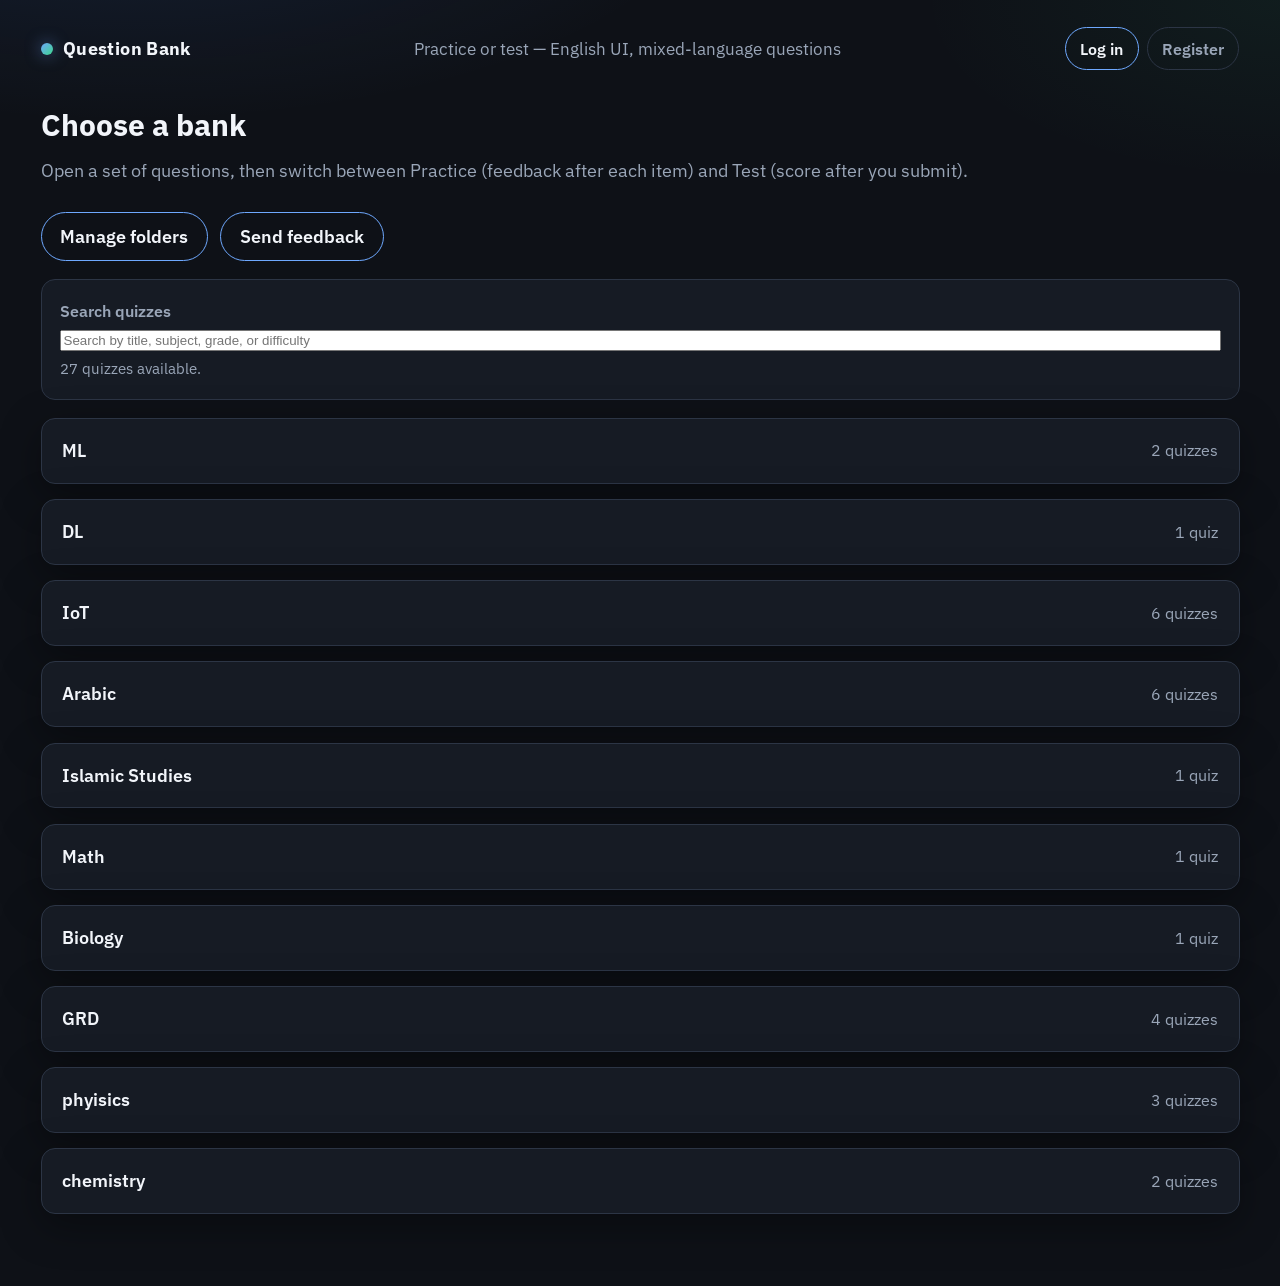
==== commit 9c741967: "feat: implement quiz filtering options for question types and topics with UI updates" ====
--- a/index.html
+++ b/index.html
@@ -183,6 +183,16 @@
               Shuffle choices
             </label>
           </div>
+          <div id="quiz-filter-container" class="quiz-filter-container" hidden>
+            <div id="quiz-type-filters" class="filter-group" hidden>
+              <span class="filter-label">Type:</span>
+              <div id="quiz-type-buttons" class="filter-buttons" role="group" aria-label="Filter by question type"></div>
+            </div>
+            <div id="quiz-topic-filters" class="filter-group" hidden>
+              <span class="filter-label">Topic:</span>
+              <div id="quiz-topic-buttons" class="filter-buttons" role="group" aria-label="Filter by topic"></div>
+            </div>
+          </div>
         </div>
 
         <div class="quiz-layout">
@@ -232,6 +242,6 @@
         <button id="auth-switch" type="button" class="btn btn-ghost">Create an account</button>
       </form>
     </dialog>
-    <script src="./js/app.js?v=4" type="module"></script>
+    <script src="./js/app.js?v=5" type="module"></script>
   </body>
 </html>
--- a/css/style.css
+++ b/css/style.css
@@ -669,6 +669,99 @@
   cursor: pointer;
 }
 
+.quiz-filter-container {
+  display: flex;
+  flex-direction: column;
+  gap: 0.6rem;
+  margin-top: 0.75rem;
+  padding: 0.75rem 1rem;
+  background: var(--bg-elev);
+  border: 1px solid var(--border);
+  border-radius: var(--radius);
+}
+
+.quiz-filter-container[hidden] {
+  display: none !important;
+}
+
+.filter-group {
+  display: flex;
+  align-items: center;
+  flex-wrap: wrap;
+  gap: 0.5rem 0.65rem;
+}
+
+.filter-group[hidden] {
+  display: none !important;
+}
+
+.filter-label {
+  font-size: 0.82rem;
+  font-weight: 700;
+  color: var(--muted);
+  text-transform: uppercase;
+  letter-spacing: 0.06em;
+  min-width: 4.2rem;
+  flex-shrink: 0;
+}
+
+.filter-buttons {
+  display: flex;
+  flex-wrap: wrap;
+  align-items: center;
+  gap: 0.4rem 0.5rem;
+}
+
+.filter-chip {
+  appearance: none;
+  border: 1px solid var(--border);
+  background: var(--surface);
+  color: var(--text);
+  font-family: inherit;
+  font-size: 0.85rem;
+  font-weight: 500;
+  padding: 0.32rem 0.75rem;
+  border-radius: 999px;
+  cursor: pointer;
+  transition: all 0.15s ease-in-out;
+  display: inline-flex;
+  align-items: center;
+  gap: 0.4rem;
+  line-height: 1.2;
+}
+
+.filter-chip:hover {
+  border-color: var(--accent);
+  color: #fff;
+  background: rgba(110, 168, 254, 0.15);
+}
+
+.filter-chip.is-active {
+  background: var(--accent);
+  border-color: var(--accent-strong);
+  color: #0b1118;
+  font-weight: 600;
+  box-shadow: 0 0 12px rgba(110, 168, 254, 0.35);
+}
+
+.filter-chip .chip-count {
+  font-size: 0.76rem;
+  font-weight: 600;
+  opacity: 0.85;
+  padding: 0.1rem 0.45rem;
+  border-radius: 999px;
+  background: rgba(0, 0, 0, 0.28);
+}
+
+.filter-chip.is-active .chip-count {
+  background: rgba(0, 0, 0, 0.22);
+  color: #0b1118;
+}
+
+.question-section.is-hidden {
+  display: none !important;
+}
+
 .quiz-layout {
   display: grid;
   grid-template-columns: minmax(120px, 150px) minmax(0, 1fr) minmax(260px, 360px);
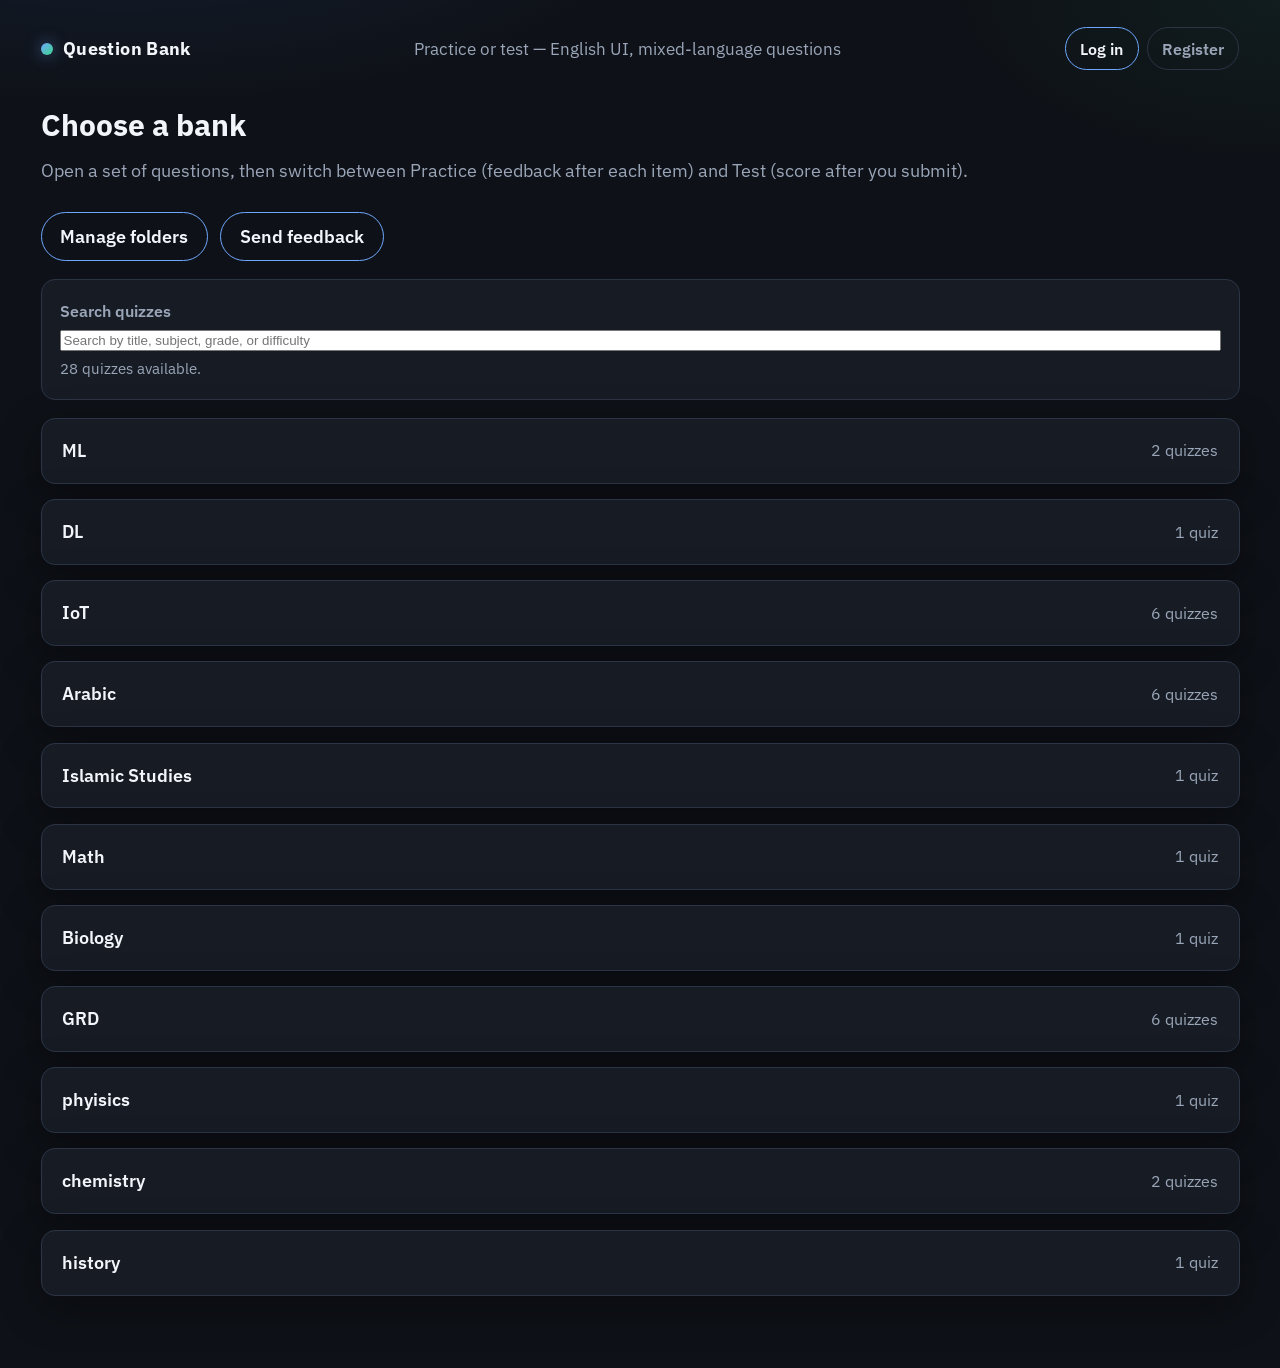
==== commit 1663bf6b: "feat: enhance authentication dialog with improved layout, username support, and validation messages" ====
--- a/index.html
+++ b/index.html
@@ -231,17 +231,29 @@
         </div>
       </main>
     </div>
-    <dialog id="auth-dialog" class="auth-dialog">
-      <form method="dialog" id="auth-form" class="auth-form">
-        <div class="auth-header"><h2 id="auth-title">Log in</h2><button type="submit" value="cancel" class="btn btn-ghost">Close</button></div>
-        <label id="auth-name-label" hidden>Display name<input id="auth-name" maxlength="60" /></label>
-        <label>Email<input id="auth-email" type="email" required autocomplete="username" /></label>
+    <dialog id="auth-dialog" class="auth-dialog" aria-labelledby="auth-title">
+      <form id="auth-form" class="auth-form">
+        <div class="auth-header">
+          <div>
+            <h2 id="auth-title">Log in</h2>
+            <p id="auth-description" class="auth-description">Sign in to create quizzes and save your work.</p>
+          </div>
+          <button type="button" id="auth-close" class="btn btn-ghost btn-small">Close</button>
+        </div>
+        <label id="auth-name-label" hidden>Display name<input id="auth-name" maxlength="60" autocomplete="name" /></label>
+        <label>
+          Username
+          <input id="auth-username" type="text" required minlength="3" maxlength="30" pattern="[A-Za-z0-9_-]+" autocomplete="username" autocapitalize="none" spellcheck="false" placeholder="Username" />
+          <small class="auth-hint">3–30 characters: letters, numbers, underscores, or hyphens.</small>
+        </label>
         <label>Password<input id="auth-password" type="password" required minlength="6" autocomplete="current-password" /></label>
-        <p id="auth-status" class="form-status" role="status"></p>
-        <button id="auth-submit" type="button" class="btn btn-primary">Log in</button>
-        <button id="auth-switch" type="button" class="btn btn-ghost">Create an account</button>
+        <p id="auth-status" class="form-status" role="status" aria-live="polite"></p>
+        <div class="auth-actions">
+          <button id="auth-submit" type="submit" class="btn btn-primary">Log in</button>
+          <button id="auth-switch" type="button" class="btn btn-ghost">Create an account</button>
+        </div>
       </form>
     </dialog>
-    <script src="./js/app.js?v=5" type="module"></script>
+    <script src="./js/app.js?v=6" type="module"></script>
   </body>
 </html>
--- a/css/style.css
+++ b/css/style.css
@@ -245,6 +245,8 @@
 
 .auth-dialog {
   width: min(28rem, calc(100% - 2rem));
+  max-height: min(90vh, 42rem);
+  overflow-y: auto;
   padding: 0;
   color: var(--text);
   background: var(--surface);
@@ -263,14 +265,61 @@
 
 .auth-header {
   display: flex;
-  align-items: center;
+  align-items: flex-start;
   justify-content: space-between;
   gap: 0.75rem;
+  margin-bottom: 0.25rem;
 }
 
 .auth-header h2 {
   margin: 0;
   font-size: 1.25rem;
+}
+
+.auth-description {
+  margin: 0.2rem 0 0;
+  color: var(--muted);
+  font-size: 0.88rem;
+}
+
+.auth-form input {
+  min-height: 2.8rem;
+  background: var(--bg);
+}
+
+.auth-form input:focus-visible {
+  outline: 2px solid var(--accent);
+  outline-offset: 2px;
+}
+
+.auth-hint {
+  color: var(--muted);
+  font-size: 0.78rem;
+}
+
+.auth-actions {
+  display: grid;
+  gap: 0.35rem;
+}
+
+.auth-actions .btn {
+  width: 100%;
+}
+
+.auth-form .form-status:empty {
+  display: none;
+}
+
+.auth-form .form-status:not(:empty) {
+  padding: 0.55rem 0.7rem;
+  border: 1px solid var(--border);
+  border-radius: 9px;
+  background: var(--bg-elev);
+}
+
+.auth-form .form-status.error {
+  border-color: var(--err);
+  background: var(--err-bg);
 }
 
 .feedback-panel {
